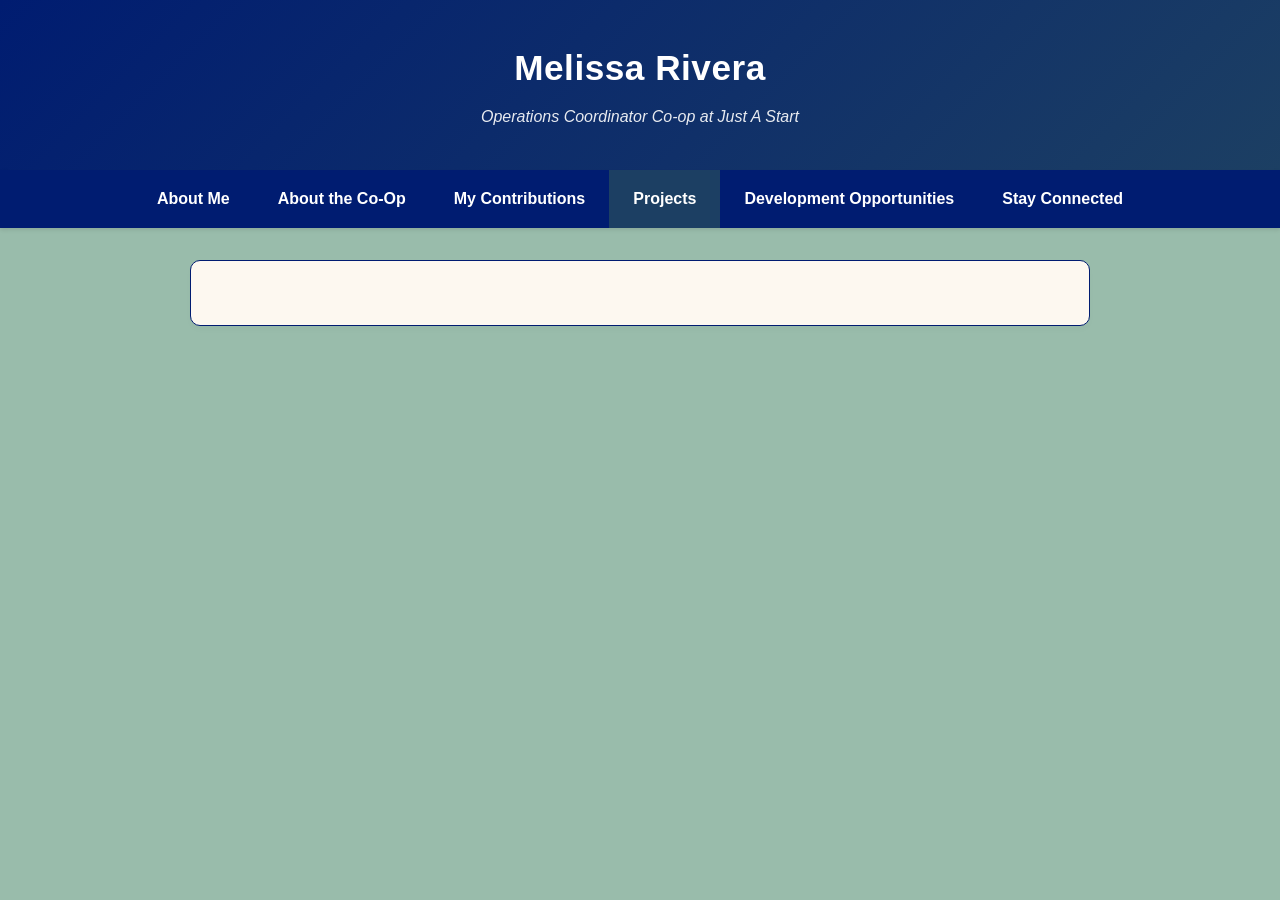
==== communityoutreach.html @ 9b1abc7f "Create communityoutreach.html" ====
<!DOCTYPE html>
<html lang="en">
<head>
  <meta charset="UTF-8">
  <meta name="viewport" content="width=device-width, initial-scale=1.0">
  <title>Projects</title>
  <link rel="stylesheet" href="style.css">
</head>
<body>

  <header>
    <h1>Melissa Rivera</h1>
    <p>Operations Coordinator Co-op at Just A Start</p>
  </header>

  <nav class="main-nav">
    <ul>
      <li><a href="index.html">About Me</a></li>
      <li><a href="coop.html">About the Co-Op</a></li>
      <li><a href="contributions.html">My Contributions</a></li>
      <li><a href="projects.html" class="active">Projects</a></li>
      <li><a href="development.html">Development Opportunities</a></li>
      <li><a href="connect.html">Stay Connected</a></li>
    </ul>
  </nav>

  <main class="container">
    <section>

   <script src="script.js"></script>
</body>
</html>
---- style.css ----
:root {
  --bg-beige: #99BCAB;
  --bg-card: #fdf8f0;
  --accent-blue: #001C71;
  --accent-blue-light: #638B78;
  --text-dark: #333;
  --border-soft: #001C71;
}

@import url('https://googleapis.com');

body {
    font-family: 'Josefin Sans', sans-serif;
}

body {
  margin: 0;
  font-family: "Josefin Sans", sans-serif;
  background-color: var(--bg-beige);
  color: var(--text-dark);
  line-height: 1.6;
}

header {
  background: linear-gradient(135deg, var(--accent-blue), #1c3f63);
  color: white;
  padding: 2.5rem 1.5rem;
  text-align: center;
}

header h1 {
  margin: 0 0 0.5rem;
  font-size: 2.2rem;
  letter-spacing: 0.5px;
}

header p {
  margin: 0 auto;
  max-width: 700px;
  opacity: 0.9;
  font-style: italic;
}

nav.main-nav {
  background-color: var(--accent-blue);
  box-shadow: 0 2px 4px rgba(0,0,0,0.1);
  position: sticky;
  top: 0;
  z-index: 1000;
}

nav.main-nav ul {
  list-style: none;
  margin: 0;
  padding: 0;
  display: flex;
  justify-content: center;
  flex-wrap: wrap;
}

nav.main-nav a {
  display: block;
  padding: 1rem 1.5rem;
  color: white;
  text-decoration: none;
  font-weight: bold;
  transition: background-color 0.2s;
}

nav.main-nav a:hover,
nav.main-nav a.active {
  background-color: #1c3f63;
}

.container {
  max-width: 900px;
  margin: 2rem auto;
  padding: 0 1.5rem;
}

section {
  background-color: var(--bg-card);
  padding: 2rem 2.5rem;
  border-radius: 10px;
  border: 1px solid var(--border-soft);
  margin-bottom: 2rem;
  box-shadow: 0 4px 6px rgba(0,0,0,0.02);
}

section h2 {
  margin-top: 0;
  color: var(--accent-blue);
  font-size: 1.8rem;
  border-bottom: 2px solid var(--accent-blue-light);
  padding-bottom: 0.5rem;
}

h3 {
  color: var(--accent-blue);
  margin-top: 1.5rem;
}

.key-insight {
  background-color: white;
  padding: 1.2rem;
  border-left: 5px solid var(--accent-blue);
  border-radius: 6px;
  margin: 1.5rem 0;
  box-shadow: 0 2px 4px rgba(0,0,0,0.05);
}

.key-insight h4 {
  margin: 0 0 0.5rem;
  color: var(--accent-blue);
  font-size: 1.1rem;
}

.findings-list {
  padding-left: 1.5rem;
}

.findings-list li {
  margin-bottom: 0.75rem;
}

footer {
  text-align: center;
  padding: 2rem;
  color: #666;
  font-size: 0.9rem;
}

.tooltip {
  position: absolute;
  pointer-events: none;
  opacity: 0;
  background-color: rgba(0,0,0,0.8);
  color: white;
  padding: 8px 12px;
  border-radius: 6px;
  font-family: Georgia, "Times New Roman", serif;
  font-size: 14px;
  transition: opacity 0.2s;
}

path {
  cursor: pointer;
  transition: opacity 0.2s;
}

.legend text {
  font-family: Georgia, "Times New Roman", serif;
  font-size: 14px;
}

@media (max-width: 768px) {
  header h1 { font-size: 1.7rem; }
  nav.main-nav ul { flex-direction: column; text-align: center; }
  nav.main-nav a { padding: 0.75rem; }
  section { padding: 1.5rem; }
}

.image-box {
  width: 350px; 
  height: 400px;            
  padding: 10px;            
  border: 2px solid #001C71;   
  background-color: #f9f9f9;
  box-sizing: border-box; 
}

.image-box {
  width: 45%;               
  height: 400px;            
  object-fit: cover;
  border-radius: 15px;
}

/* GIS Map Styling */
#map {
    height: 450px !important;  /* Forces a height */
    width: 100% !important;   /* Forces full width of the container */
    background: #eaeaea;      /* Gives it a gray background so you can see if it loaded */
    margin: 20px 0;
    border-radius: 8px;
    z-index: 1;
}


/* Hover Tooltip Styling */
.custom-tooltip {
    background-color: #2c3e50;
    color: #ffffff;
    border: 1px solid #34495e;
    border-radius: 4px;
    padding: 6px 10px;
    font-family: Arial, sans-serif;
    font-size: 13px;
    font-weight: bold;
    box-shadow: 0 2px 6px rgba(0,0,0,0.3);
}

.leaflet-tooltip-top:before {
    border-top-color: #2c3e50;
}

.map-wrapper {
    display: flex;
    justify-content: center; /* Aligns horizontally */
    align-items: center;     /* Aligns vertically */
    width: 100%;
    max-width: 800px;        /* Prevents the map from getting too wide on large screens */
    margin: 20px auto;       /* Creates clean breathing room top/bottom and centers left/right */
}
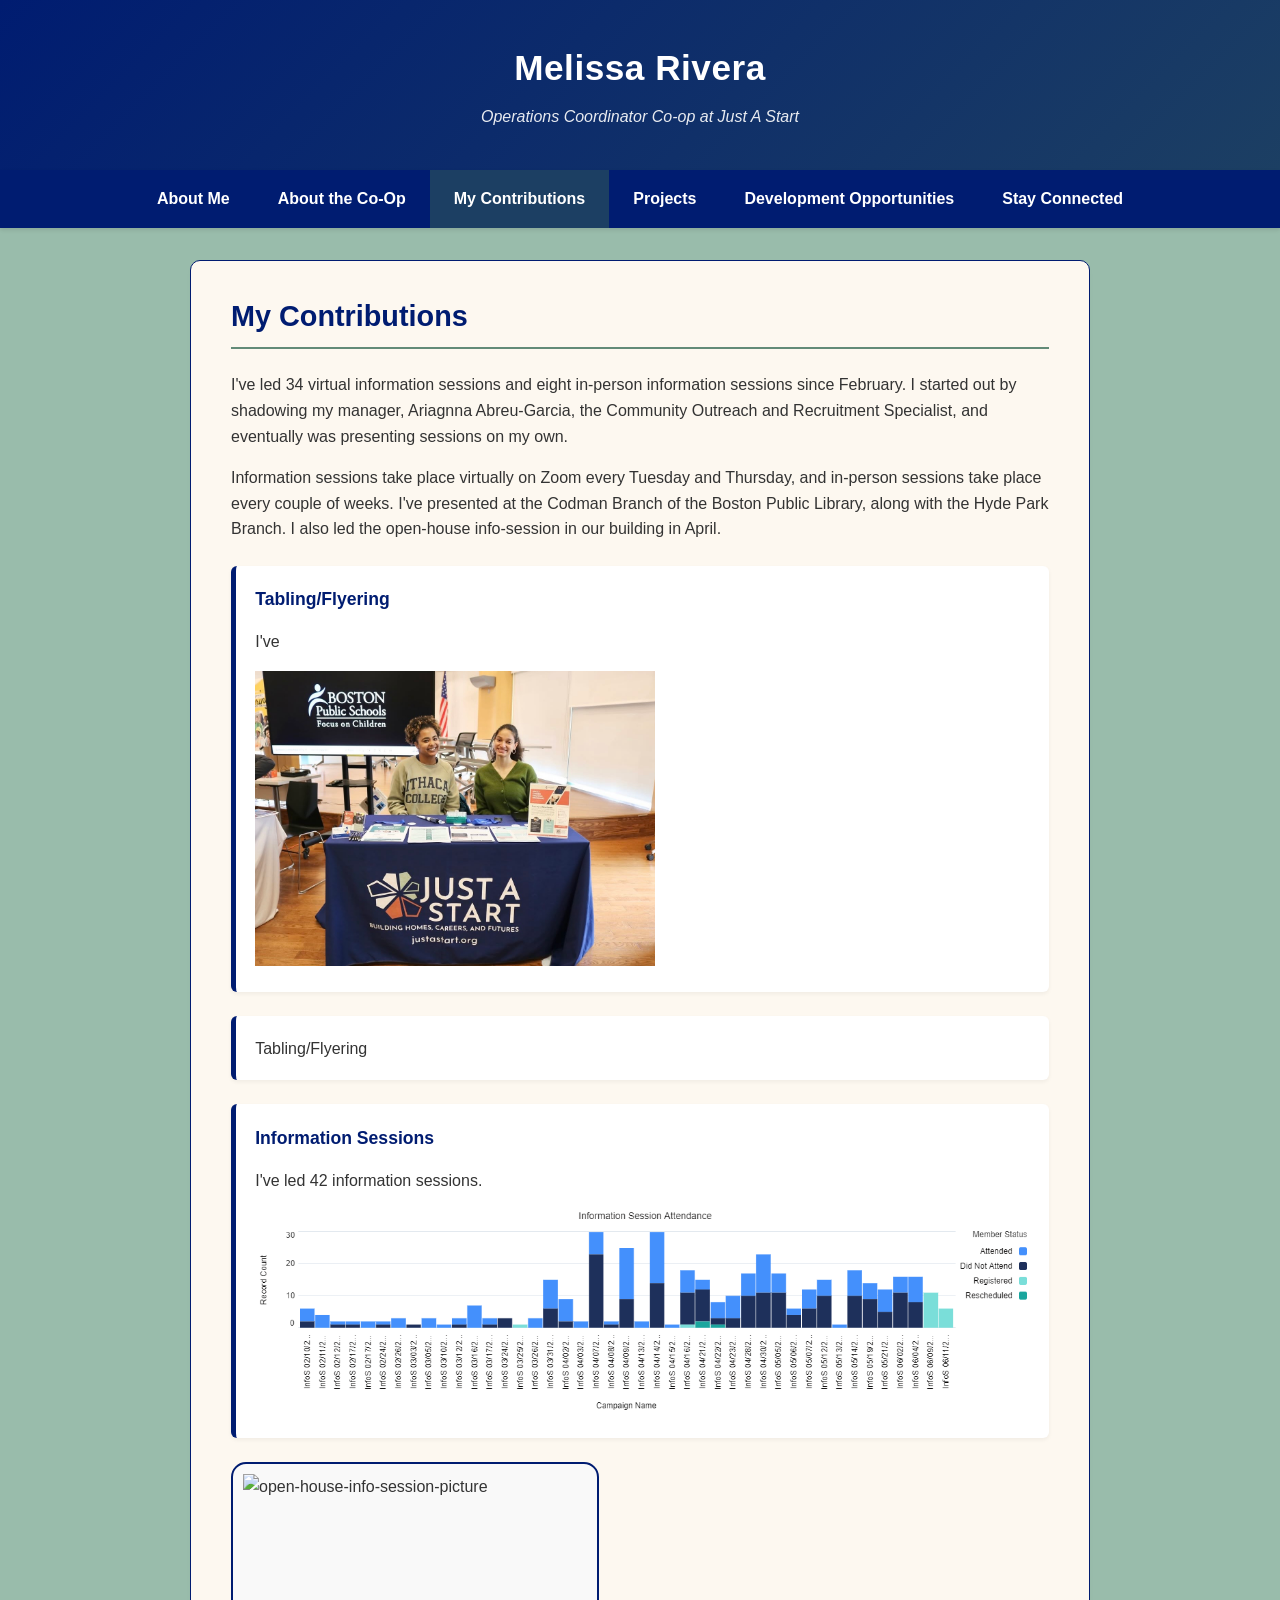
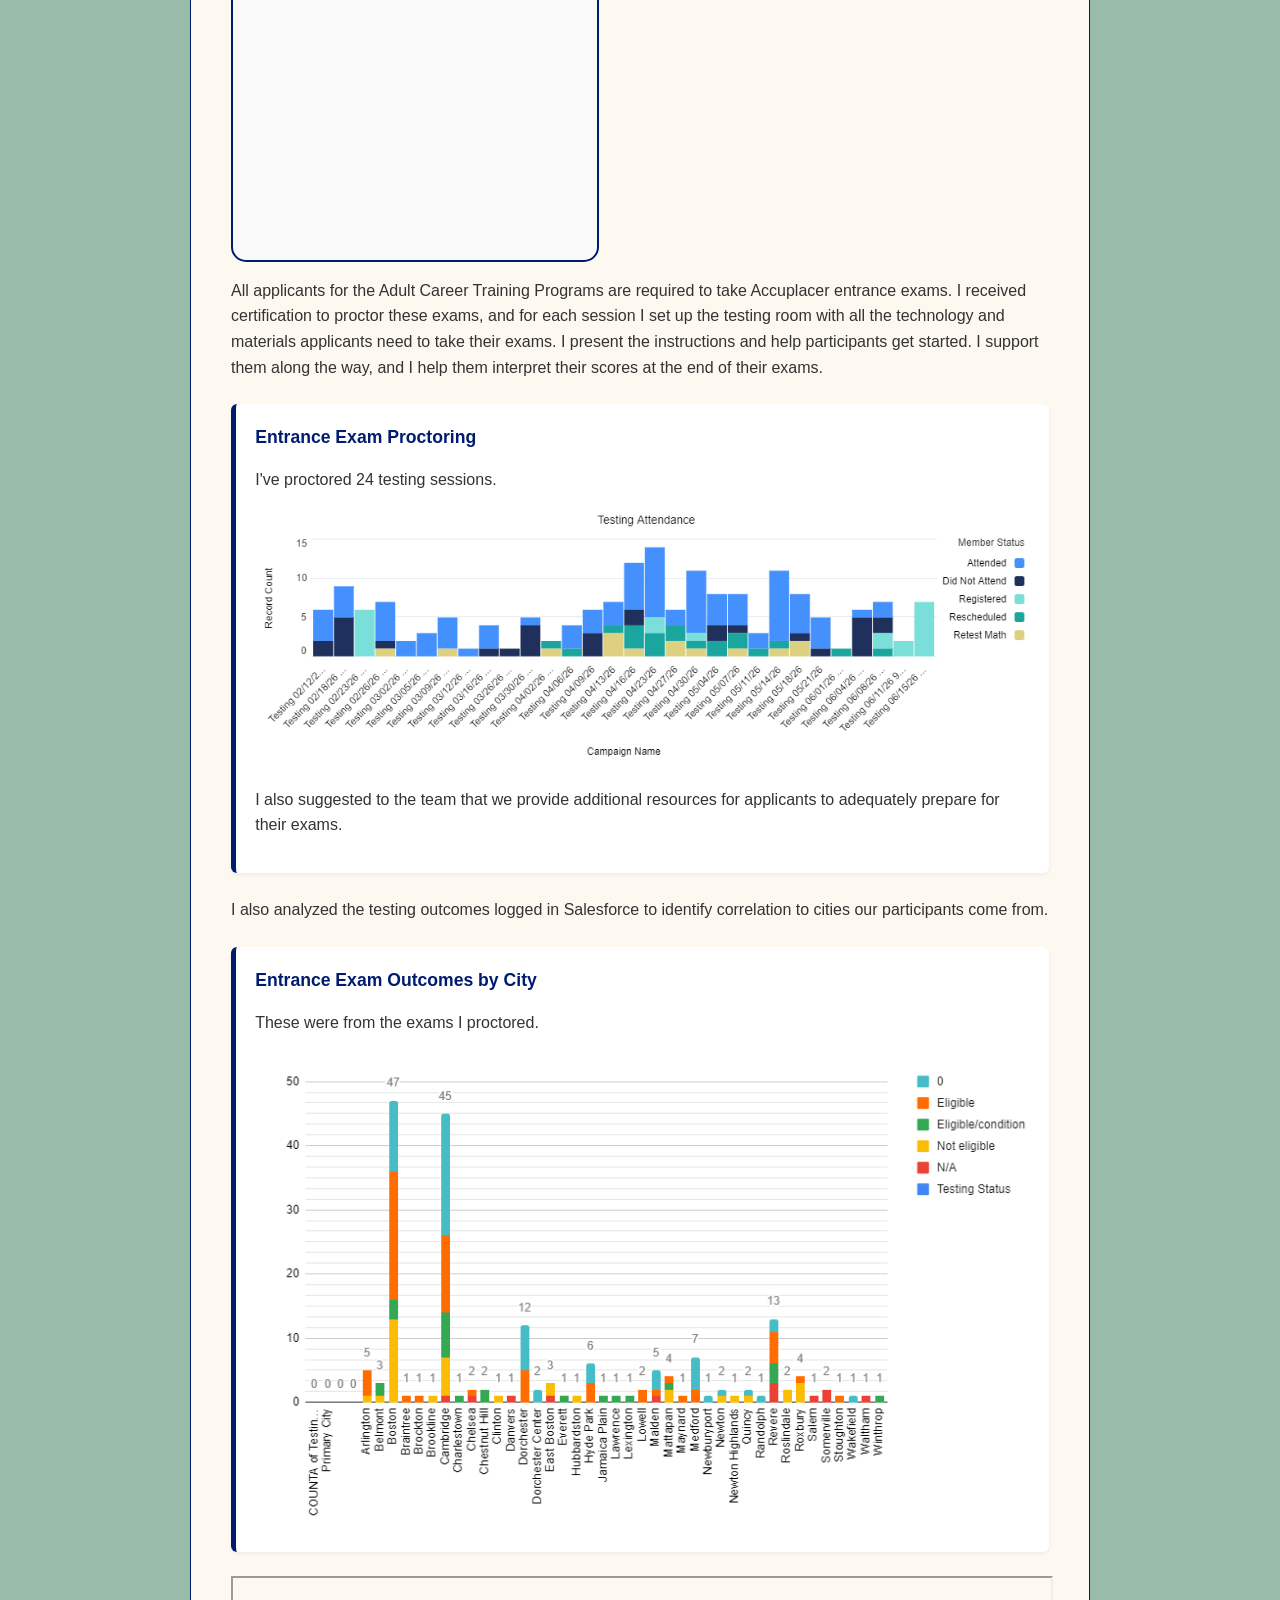
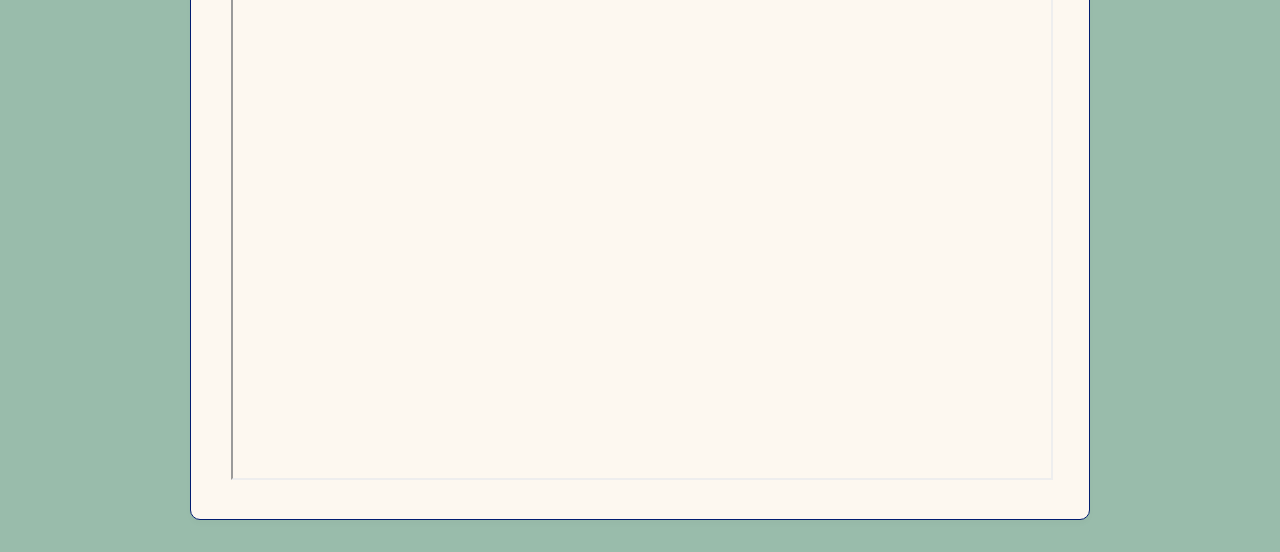
==== commit e6594baf: "updates 6.17" ====
--- a/communityoutreach.html
+++ b/communityoutreach.html
@@ -3,7 +3,7 @@
 <head>
   <meta charset="UTF-8">
   <meta name="viewport" content="width=device-width, initial-scale=1.0">
-  <title>Projects</title>
+  <title>My Contributions</title>
   <link rel="stylesheet" href="style.css">
 </head>
 <body>
@@ -17,8 +17,8 @@
     <ul>
       <li><a href="index.html">About Me</a></li>
       <li><a href="coop.html">About the Co-Op</a></li>
-      <li><a href="contributions.html">My Contributions</a></li>
-      <li><a href="projects.html" class="active">Projects</a></li>
+      <li><a href="contributions.html" class="active">My Contributions</a></li>
+      <li><a href="projects.html">Projects</a></li>
       <li><a href="development.html">Development Opportunities</a></li>
       <li><a href="connect.html">Stay Connected</a></li>
     </ul>
@@ -26,7 +26,50 @@
 
   <main class="container">
     <section>
+      <h2>My Contributions</h2>
+      <p>I've led 34 virtual information sessions and eight in-person information sessions since February. I started out by shadowing my manager, Ariagnna Abreu-Garcia, the Community Outreach and Recruitment Specialist, and eventually was presenting sessions on my own. </p>
+      <p>Information sessions take place virtually on Zoom every Tuesday and Thursday, and in-person sessions take place every couple of weeks. I've presented at the Codman Branch of the Boston Public Library, along with the Hyde Park Branch. I also led the open-house info-session in our building in April.</p>
+      <!-- hyperlinking frmo about the co-op to my contributions-->
+        <div class="key-insight">
+            <h4>Tabling/Flyering</h4>
+                            <p>I've </p>
+                            <img src="IMG_1351.jpg" alt="Tabling" width="400">
+    </div>
+                            <div class="key-insight"
+        <h4>Tabling/Flyering</h4>
+    </div>
 
-   <script src="script.js"></script>
+      <div class="key-insight">
+        <h4>Information Sessions</h4>
+                        <p>I've led 42 information sessions.</p>
+        <img src="Infosessionattendance_report.png" width="780">
+      </div>
+
+      <div class="image-box">
+        <img src="open-house-info-session" alt="open-house-info-session-picture" length = "600">
+      </div>
+      <p>All applicants for the Adult Career Training Programs are required to take Accuplacer entrance exams. I received certification to proctor these exams, and for each session I set up the testing room with all the technology and materials applicants need to take their exams. I present the instructions and help participants get started. I support them along the way, and I help them interpret their scores at the end of their exams.  </p>
+      <div class="key-insight">
+        <h4>Entrance Exam Proctoring</h4>
+                <p>I've proctored 24 testing sessions.</p>
+        <img src="testing_attendance.png" width="780">
+      <p>I also suggested to the team that we provide additional resources for applicants to adequately prepare for their exams.</p>
+      </div>
+
+            </div>
+      <p>I also analyzed the testing outcomes logged in Salesforce to identify correlation to cities our participants come from.  </p>
+      <div class="key-insight">
+        <h4>Entrance Exam Outcomes by City
+        </h4>
+                <p>These were from the exams I proctored.</p>
+            <img src="Testing cities.png" width="780">
+      </div>
+
+
+    <iframe src="https://docs.google.com/spreadsheets/d/1AVD1FMHms-0kJ7kRCM6pn2eIE7S9lLc9TDGLw9jQuaY/edit?usp=sharing" width="100%" height="500px"></iframe>
+<!-- discuss findings-->
+
+
+  <script src="script.js"></script>
 </body>
-</html>     
+</html>
--- a/style.css
+++ b/style.css
@@ -114,6 +114,7 @@
   color: var(--accent-blue);
   font-size: 1.1rem;
 }
+
 
 .findings-list {
   padding-left: 1.5rem;
@@ -176,7 +177,7 @@
   border-radius: 15px;
 }
 
-/* GIS Map Styling */
+
 #map {
     height: 450px !important;  /* Forces a height */
     width: 100% !important;   /* Forces full width of the container */
@@ -187,7 +188,6 @@
 }
 
 
-/* Hover Tooltip Styling */
 .custom-tooltip {
     background-color: #2c3e50;
     color: #ffffff;
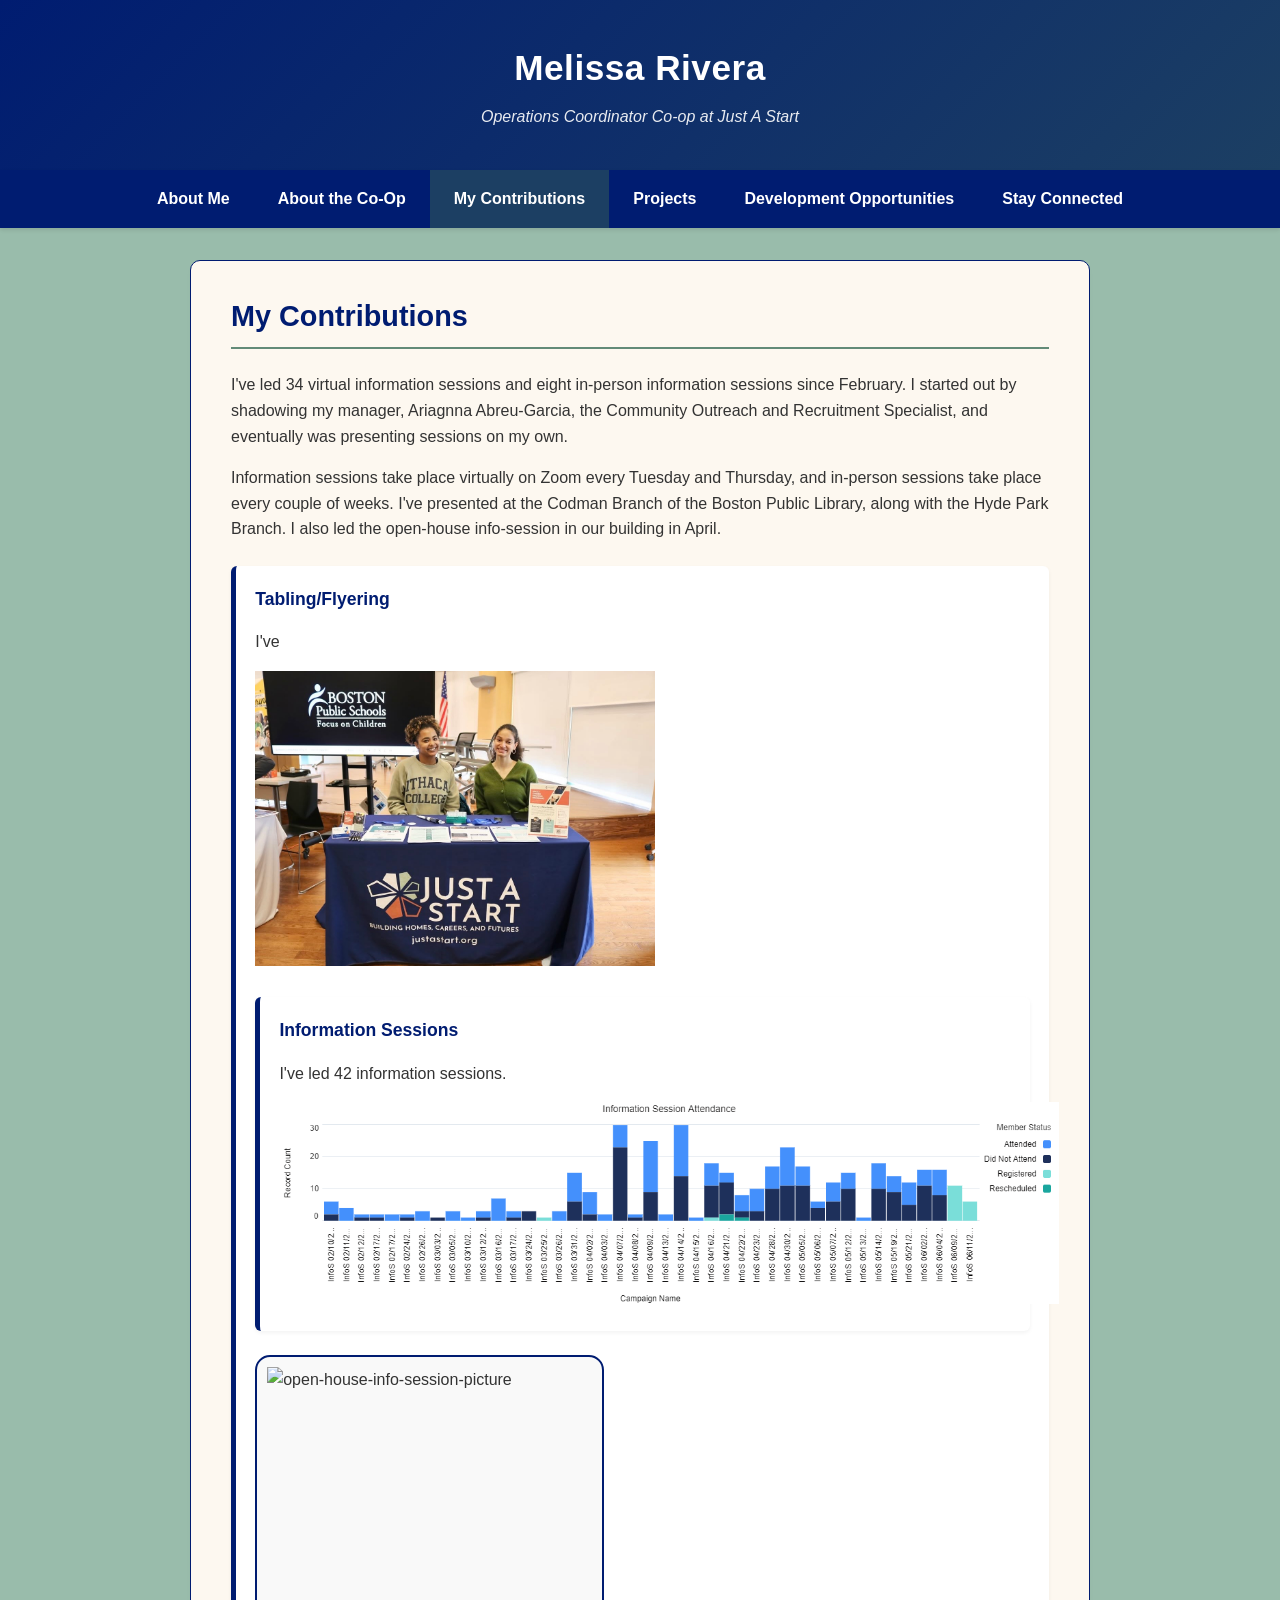
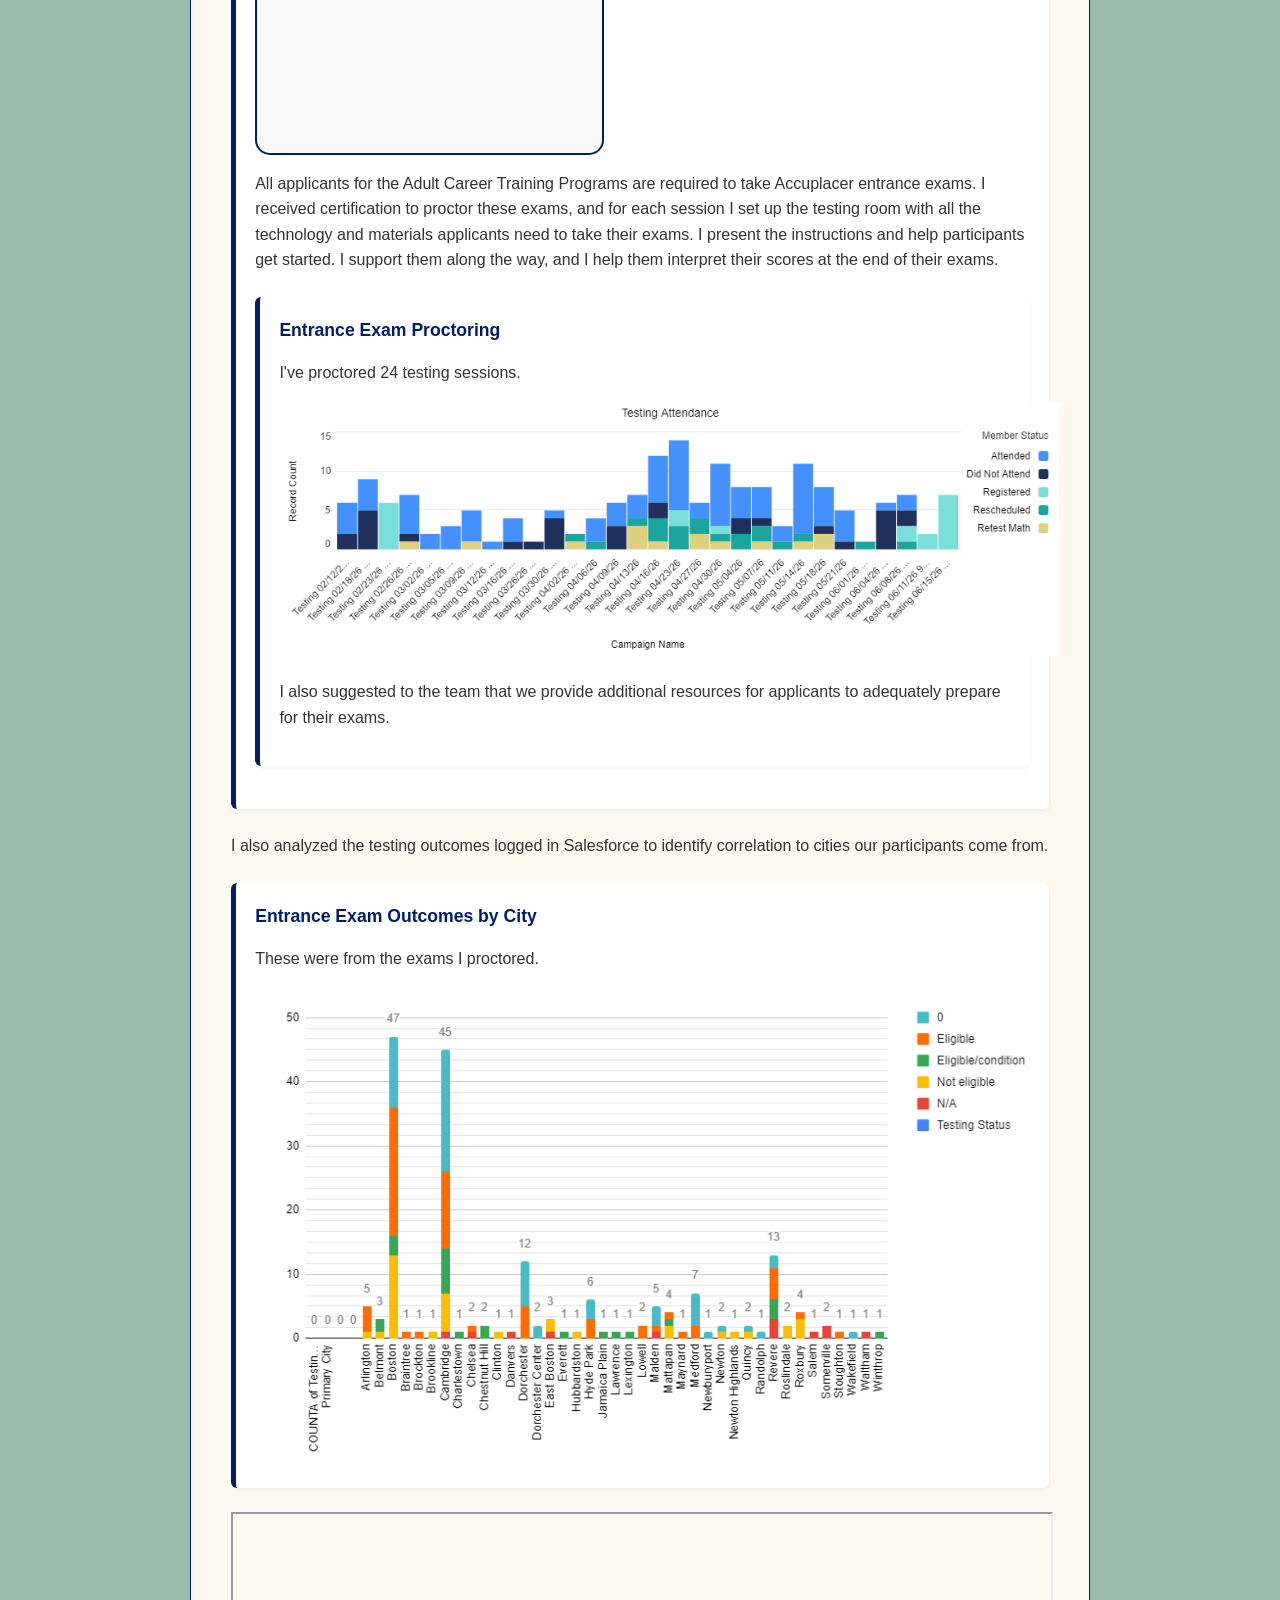
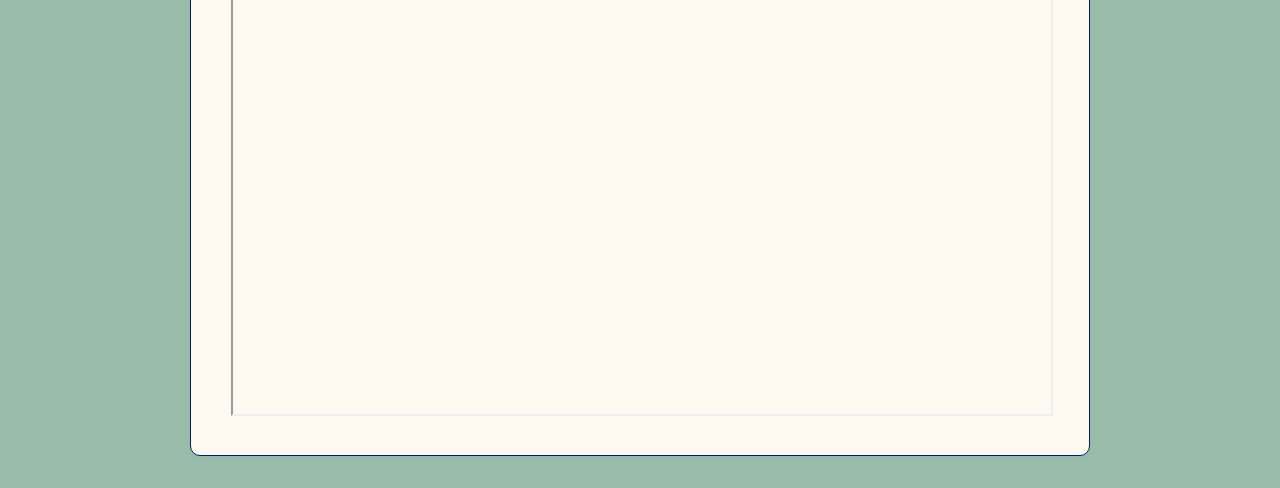
==== commit 182d32f1: "update" ====
--- a/communityoutreach.html
+++ b/communityoutreach.html
@@ -34,10 +34,6 @@
             <h4>Tabling/Flyering</h4>
                             <p>I've </p>
                             <img src="IMG_1351.jpg" alt="Tabling" width="400">
-    </div>
-                            <div class="key-insight"
-        <h4>Tabling/Flyering</h4>
-    </div>
 
       <div class="key-insight">
         <h4>Information Sessions</h4>
